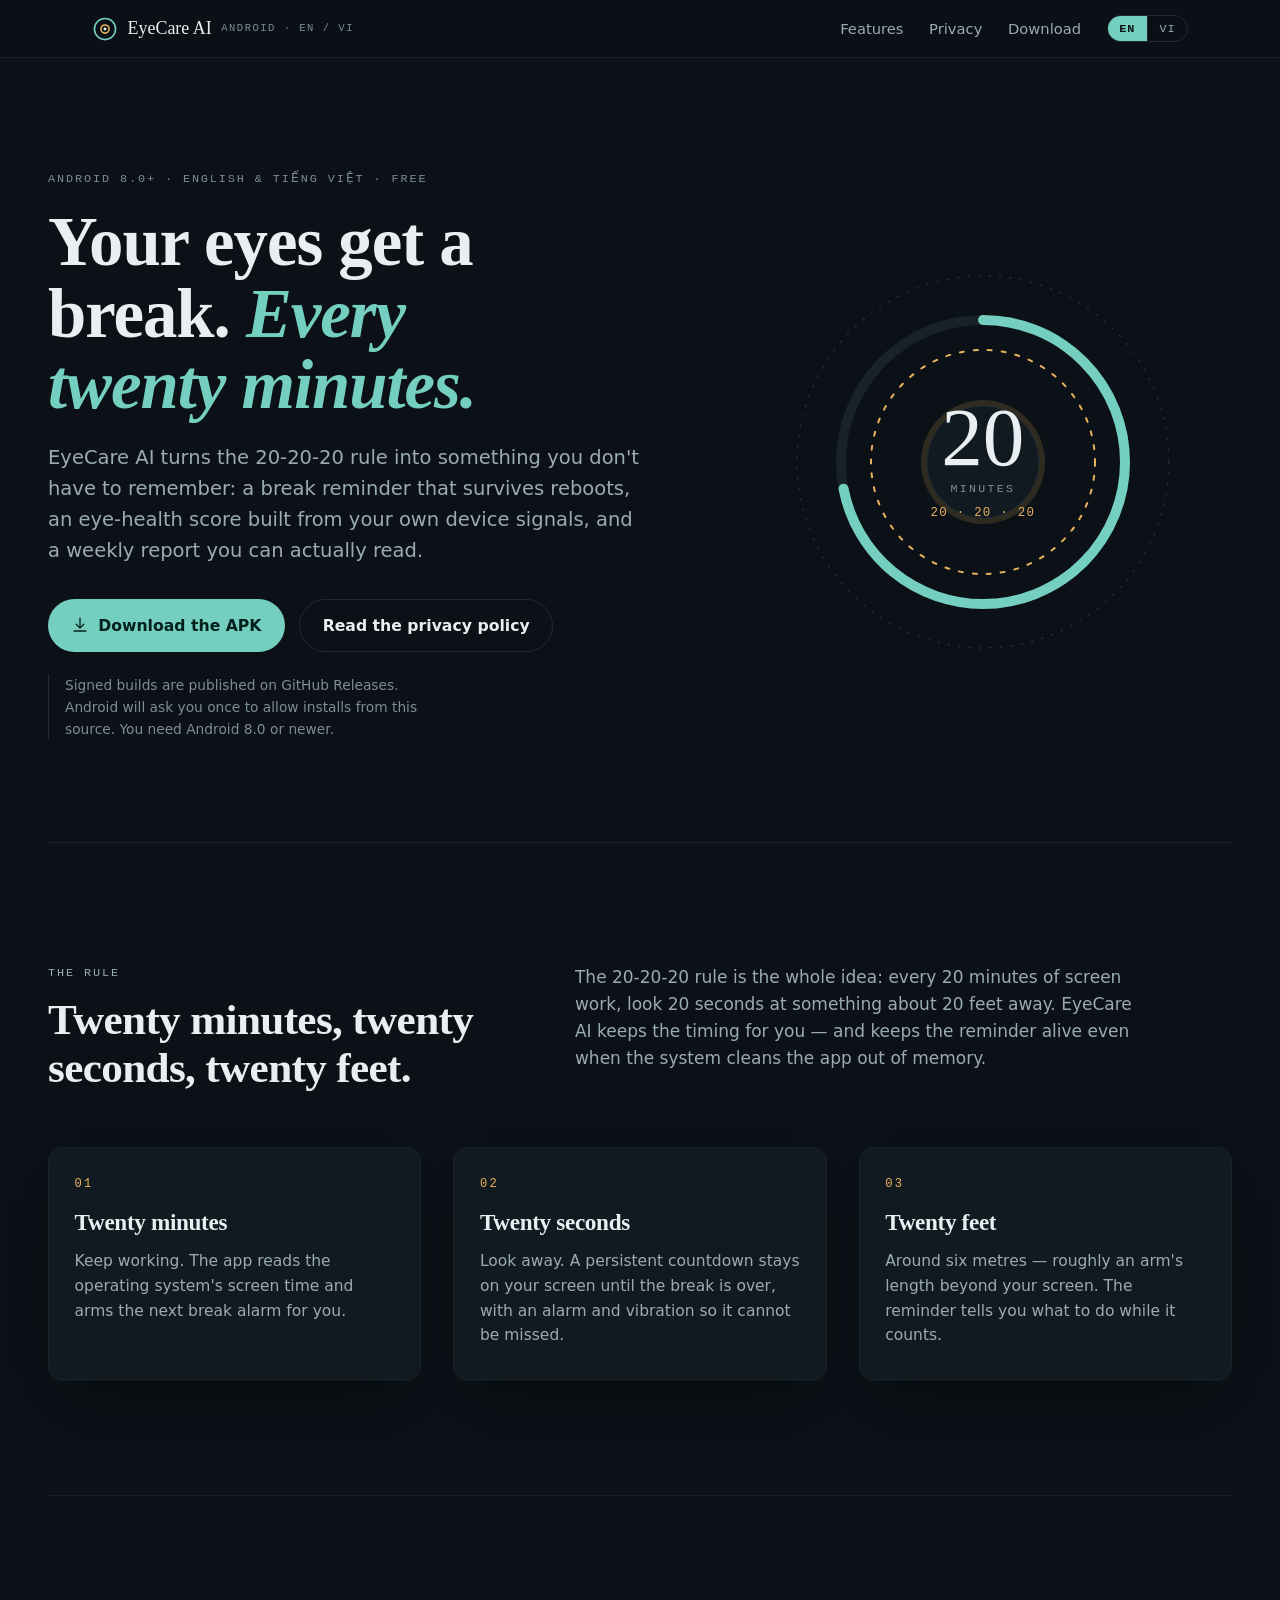
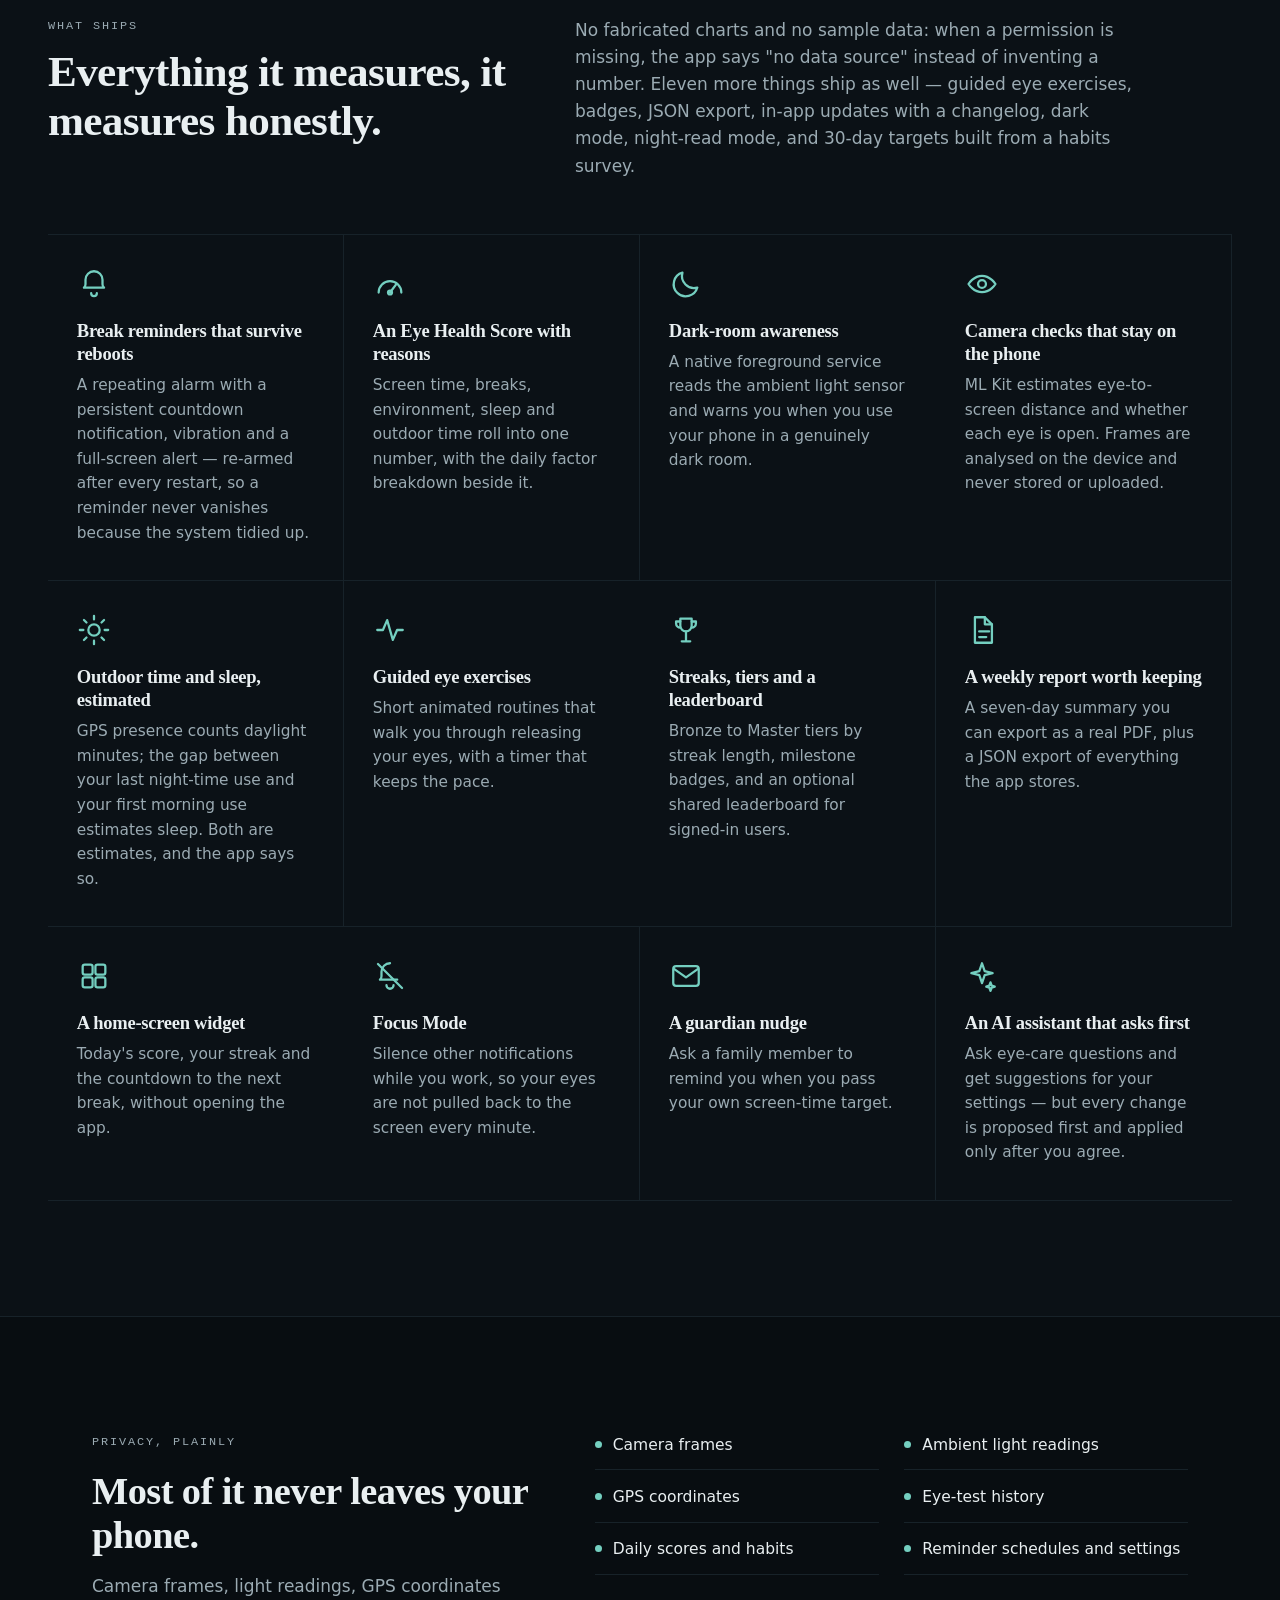
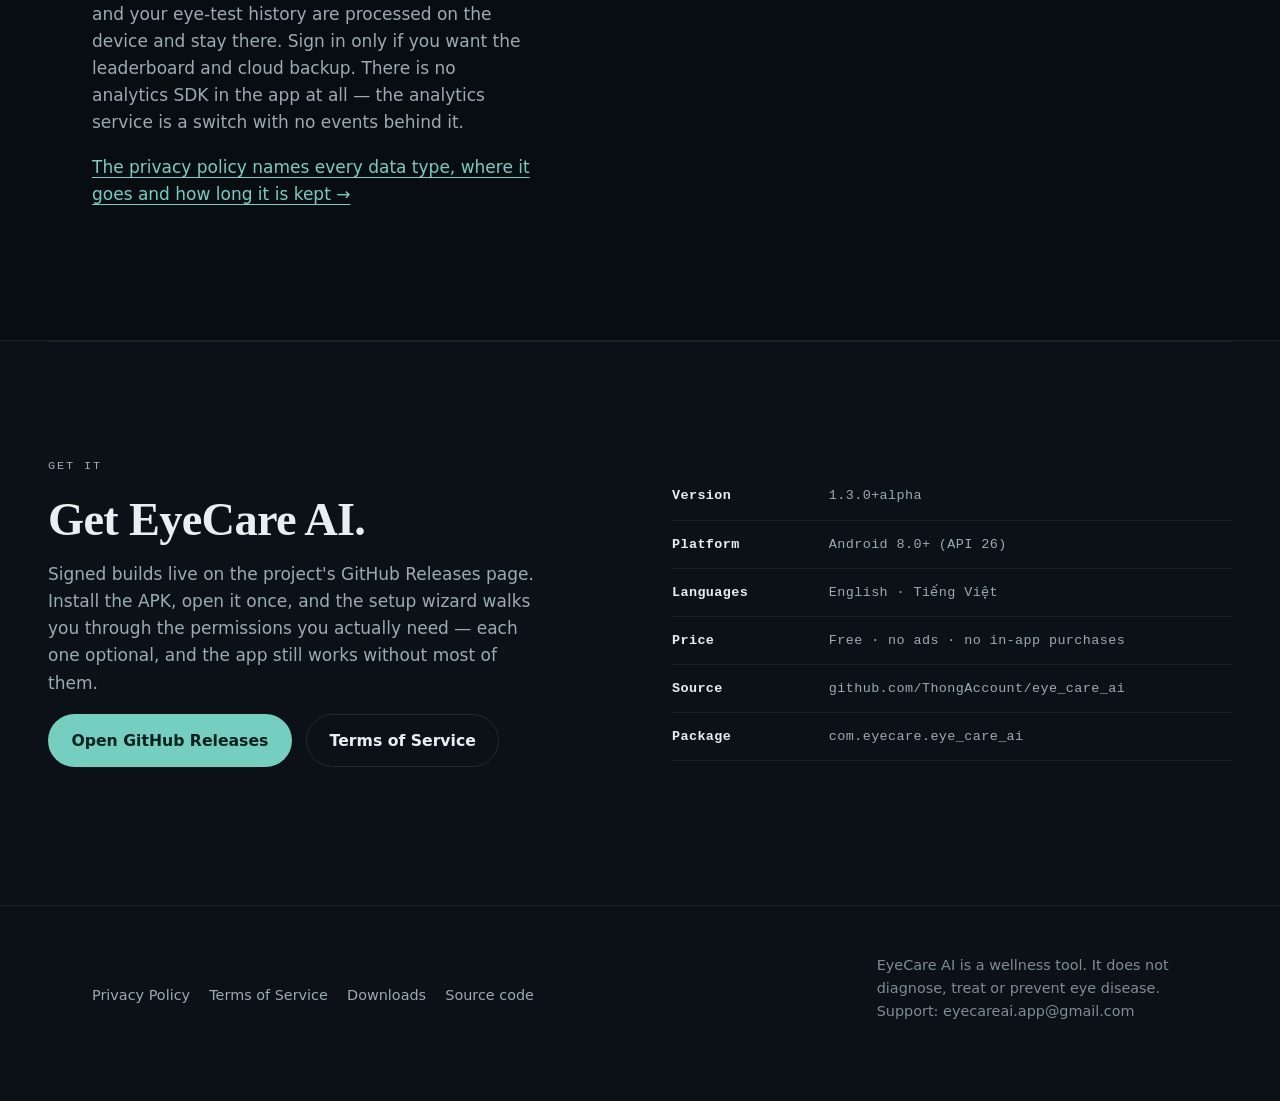
==== web/site/index.html @ b0525c67 "feat: add bilingual landing page" ====
<!DOCTYPE html>
<html lang="en">
<head>
<meta charset="utf-8">
<meta name="viewport" content="width=device-width, initial-scale=1">
<title>EyeCare AI — break reminders and an eye-health score for Android</title>
<meta name="description" content="EyeCare AI keeps the 20-20-20 rule for you: break reminders that survive reboots, an honest eye-health score, an on-device eye test, weekly PDF reports, streaks and a bilingual English / Tiếng Việt experience.">
<meta property="og:title" content="EyeCare AI — your eyes get a break, every twenty minutes">
<meta property="og:description" content="Break reminders, an eye-health score and an on-device eye test for Android. Free, no ads, English and Tiếng Việt.">
<meta property="og:type" content="website">
<link rel="icon" href="../favicon.png">
<link rel="stylesheet" href="styles.css">
</head>
<body>
<a class="skip-link" href="#main">Skip to content</a>

<header class="masthead">
  <div class="shell">
    <a class="brand" href="index.html">
      <svg viewBox="0 0 32 32" aria-hidden="true" focusable="false">
        <circle cx="16" cy="16" r="13" fill="none" stroke="#74cfc0" stroke-width="2"/>
        <circle cx="16" cy="16" r="5" fill="none" stroke="#e9b25c" stroke-width="2"/>
        <circle cx="16" cy="16" r="1.8" fill="#e9eff1"/>
      </svg>
      <span>EyeCare AI</span>
      <span class="brand-sub" data-lang="en">Android · EN / VI</span>
      <span class="brand-sub" data-lang="vi" lang="vi" hidden>Android · VI / EN</span>
    </a>

    <nav aria-label="Primary">
      <a href="#features" data-lang="en">Features</a>
      <a href="#features" data-lang="vi" lang="vi" hidden>Tính năng</a>
      <a href="#privacy" class="optional" data-lang="en">Privacy</a>
      <a href="#privacy" class="optional" data-lang="vi" lang="vi" hidden>Quyền riêng tư</a>
      <a href="#download" data-lang="en">Download</a>
      <a href="#download" data-lang="vi" lang="vi" hidden>Tải về</a>
      <span class="lang-switch" role="group" aria-label="Language / Ngôn ngữ">
        <button type="button" data-lang-btn="en" aria-pressed="true">EN</button>
        <button type="button" data-lang-btn="vi" aria-pressed="false">VI</button>
      </span>
    </nav>
  </div>
</header>

<main id="main">
  <!-- ============================ HERO ============================ -->
  <section class="hero shell">
    <div>
      <p class="eyebrow" data-lang="en">Android 8.0+ · English & Tiếng Việt · Free</p>
      <p class="eyebrow" data-lang="vi" lang="vi" hidden>Android 8.0+ · Tiếng Anh & Tiếng Việt · Miễn phí</p>

      <h1>
        <span data-lang="en">Your eyes get a break. <span class="accent">Every twenty minutes.</span></span>
        <span data-lang="vi" lang="vi" hidden>Mắt bạn được nghỉ. <span class="accent">Cứ mỗi hai mươi phút.</span></span>
      </h1>

      <p class="lede" data-lang="en">
        EyeCare AI turns the 20-20-20 rule into something you don't have to remember: a break
        reminder that survives reboots, an eye-health score built from your own device signals,
        and a weekly report you can actually read.
      </p>
      <p class="lede" data-lang="vi" lang="vi" hidden>
        EyeCare AI biến quy tắc 20-20-20 thành thứ bạn không cần phải nhớ: lời nhắc nghỉ mắt
        vẫn còn hiệu lực sau khi máy khởi động lại, điểm sức khỏe mắt dựng từ dữ liệu chính
        chiếc điện thoại của bạn, và báo cáo tuần dễ đọc.
      </p>

      <div class="actions">
        <a class="btn btn-primary" href="https://github.com/ThongAccount/eye_care_ai/releases">
          <svg viewBox="0 0 24 24" fill="none" stroke="currentColor" stroke-width="1.8" stroke-linecap="round" stroke-linejoin="round" aria-hidden="true" focusable="false">
            <path d="M12 3v12"/><path d="M7 11l5 5 5-5"/><path d="M4 20h16"/>
          </svg>
          <span data-lang="en">Download the APK</span>
          <span data-lang="vi" lang="vi" hidden>Tải APK</span>
        </a>
        <a class="btn btn-ghost" href="../legal/privacy.html">
          <span data-lang="en">Read the privacy policy</span>
          <span data-lang="vi" lang="vi" hidden>Đọc chính sách quyền riêng tư</span>
        </a>
      </div>

      <p class="install-note" data-lang="en">
        Signed builds are published on GitHub Releases. Android will ask you once to allow
        installs from this source. You need Android 8.0 or newer.
      </p>
      <p class="install-note" data-lang="vi" lang="vi" hidden>
        Bản build có chữ ký được phát hành trên GitHub Releases. Android sẽ hỏi bạn một lần để
        cho phép cài đặt từ nguồn này. Yêu cầu Android 8.0 trở lên.
      </p>
    </div>

    <div class="dial" role="img"
         data-aria-en="The 20-20-20 rule: every 20 minutes, look 20 seconds at something about 20 feet away."
         data-aria-vi="Quy tắc 20-20-20: cứ mỗi 20 phút, hãy nhìn 20 giây vào một thứ cách bạn khoảng 20 feet.">
      <svg viewBox="0 0 400 400" aria-hidden="true" focusable="false">
        <circle class="dial-ring-outer" cx="200" cy="200" r="186"/>
        <circle class="dial-ring-track" cx="200" cy="200" r="142"/>
        <circle class="dial-ring-fill" cx="200" cy="200" r="142" stroke-dasharray="642 892"/>
        <circle class="dial-orbit" cx="200" cy="200" r="112"/>
        <circle class="dial-glow" cx="200" cy="200" r="62"/>
        <circle class="dial-core" cx="200" cy="200" r="56"/>
      </svg>
      <div class="dial-label">
        <span class="big">20</span>
        <span class="small" data-lang="en">minutes</span>
        <span class="small" data-lang="vi" lang="vi" hidden>phút</span>
        <span class="rule" data-lang="en">20 · 20 · 20</span>
        <span class="rule" data-lang="vi" lang="vi" hidden>20 · 20 · 20</span>
      </div>
    </div>
  </section>

  <!-- ============================ THE RULE ============================ -->
  <section class="section shell" aria-labelledby="rule-heading">
    <div class="section-head">
      <div>
        <p class="eyebrow" data-lang="en">The rule</p>
        <p class="eyebrow" data-lang="vi" lang="vi" hidden>Quy tắc</p>
        <h2 id="rule-heading" data-lang="en">Twenty minutes, twenty seconds, twenty feet.</h2>
        <h2 id="rule-heading-vi" data-lang="vi" lang="vi" hidden>Hai mươi phút, hai mươi giây, hai mươi feet.</h2>
      </div>
      <p data-lang="en">
        The 20-20-20 rule is the whole idea: every 20 minutes of screen work, look 20 seconds at
        something about 20 feet away. EyeCare AI keeps the timing for you — and keeps the reminder
        alive even when the system cleans the app out of memory.
      </p>
      <p data-lang="vi" lang="vi" hidden>
        Quy tắc 20-20-20 là toàn bộ ý tưởng: cứ mỗi 20 phút làm việc với màn hình, hãy nhìn 20
        giây vào một thứ cách bạn khoảng 20 feet. EyeCare AI giữ nhịp giờ thay bạn — và giữ lời
        nhắc sống ngay cả khi hệ thống dọn ứng dụng khỏi bộ nhớ.
      </p>
    </div>

    <div class="rule-grid">
      <article class="rule-card">
        <p class="num">01</p>
        <h3 data-lang="en">Twenty minutes</h3>
        <h3 data-lang="vi" lang="vi" hidden>Hai mươi phút</h3>
        <p data-lang="en">
          Keep working. The app reads the operating system's screen time and arms the next break
          alarm for you.
        </p>
        <p data-lang="vi" lang="vi" hidden>
          Cứ tiếp tục làm việc. Ứng dụng đọc thời gian màn hình từ hệ điều hành và tự hẹn lần
          nghỉ mắt tiếp theo.
        </p>
      </article>

      <article class="rule-card">
        <p class="num">02</p>
        <h3 data-lang="en">Twenty seconds</h3>
        <h3 data-lang="vi" lang="vi" hidden>Hai mươi giây</h3>
        <p data-lang="en">
          Look away. A persistent countdown stays on your screen until the break is over, with an
          alarm and vibration so it cannot be missed.
        </p>
        <p data-lang="vi" lang="vi" hidden>
          Hãy nhìn đi chỗ khác. Một bộ đếm ngược ghim trên màn hình chạy đến khi hết giờ nghỉ,
          kèm chuông và rung để không thể bỏ lỡ.
        </p>
      </article>

      <article class="rule-card">
        <p class="num">03</p>
        <h3 data-lang="en">Twenty feet</h3>
        <h3 data-lang="vi" lang="vi" hidden>Hai mươi feet</h3>
        <p data-lang="en">
          Around six metres — roughly an arm's length beyond your screen. The reminder tells you
          what to do while it counts.
        </p>
        <p data-lang="vi" lang="vi" hidden>
          Khoảng sáu mét — đại khái một cánh tay vượt ra ngoài màn hình. Lời nhắc nói cho bạn biết
          cần làm gì trong lúc đếm.
        </p>
      </article>
    </div>
  </section>

  <!-- ============================ FEATURES ============================ -->
  <section class="section shell" id="features" aria-labelledby="features-heading">
    <div class="section-head">
      <div>
        <p class="eyebrow" data-lang="en">What ships</p>
        <p class="eyebrow" data-lang="vi" lang="vi" hidden>Có sẵn trong app</p>
        <h2 id="features-heading" data-lang="en">Everything it measures, it measures honestly.</h2>
        <h2 id="features-heading-vi" data-lang="vi" lang="vi" hidden>Điều nó đo đều được đo trung thực.</h2>
      </div>
      <p data-lang="en">
        No fabricated charts and no sample data: when a permission is missing, the app says "no
        data source" instead of inventing a number. Eleven more things ship as well — guided eye
        exercises, badges, JSON export, in-app updates with a changelog, dark mode, night-read
        mode, and 30-day targets built from a habits survey.
      </p>
      <p data-lang="vi" lang="vi" hidden>
        Không biểu đồ bịa, không số liệu mẫu: khi thiếu quyền, ứng dụng ghi rõ “chưa có nguồn dữ
        liệu” thay vì bịa một con số. Mười một tính năng nữa cũng có mặt — bài tập thư giãn mắt có
        hướng dẫn, huy hiệu, xuất JSON, cập nhật trong app kèm changelog, chế độ tối, chế độ đọc
        ban đêm, và mục tiêu 30 ngày sinh ra từ khảo sát thói quen.
      </p>
    </div>

    <div class="feature-grid">
      <article class="feature">
        <svg class="feature-icon" viewBox="0 0 24 24" fill="none" stroke="currentColor" stroke-width="1.6" stroke-linecap="round" stroke-linejoin="round" aria-hidden="true" focusable="false">
          <path d="M12 3a6 6 0 0 0-6 6v3.2c0 .9-.4 1.8-1.1 2.4h14.2c-.7-.6-1.1-1.5-1.1-2.4V9a6 6 0 0 0-6-6z"/><path d="M10 18.5a2 2 0 0 0 4 0"/>
        </svg>
        <h3 data-lang="en">Break reminders that survive reboots</h3>
        <h3 data-lang="vi" lang="vi" hidden>Nhắc nghỉ mắt sống dai sau khi khởi động lại</h3>
        <p data-lang="en">
          A repeating alarm with a persistent countdown notification, vibration and a full-screen
          alert — re-armed after every restart, so a reminder never vanishes because the system
          tidied up.
        </p>
        <p data-lang="vi" lang="vi" hidden>
          Báo thức lặp lại kèm thông báo đếm ngược ghim, rung và cảnh báo toàn màn hình — được hẹn
          lại sau mỗi lần khởi động, nên lời nhắc không bao giờ biến mất vì hệ thống dọn dẹp.
        </p>
      </article>

      <article class="feature">
        <svg class="feature-icon" viewBox="0 0 24 24" fill="none" stroke="currentColor" stroke-width="1.6" stroke-linecap="round" stroke-linejoin="round" aria-hidden="true" focusable="false">
          <path d="M4 18a8 8 0 1 1 16 0"/><path d="M12 18l4.2-5.6"/><circle cx="12" cy="18" r="1.4"/>
        </svg>
        <h3 data-lang="en">An Eye Health Score with reasons</h3>
        <h3 data-lang="vi" lang="vi" hidden>Điểm sức khỏe mắt có lý do</h3>
        <p data-lang="en">
          Screen time, breaks, environment, sleep and outdoor time roll into one number, with the
          daily factor breakdown beside it.
        </p>
        <p data-lang="vi" lang="vi" hidden>
          Thời gian màn hình, lần nghỉ, môi trường, giấc ngủ và thời gian ngoài trời gộp thành một
          con số, kèm chi tiết từng yếu tố trong ngày.
        </p>
      </article>

      <article class="feature">
        <svg class="feature-icon" viewBox="0 0 24 24" fill="none" stroke="currentColor" stroke-width="1.6" stroke-linecap="round" stroke-linejoin="round" aria-hidden="true" focusable="false">
          <path d="M20 14.5A8.5 8.5 0 0 1 9.5 4a8.5 8.5 0 1 0 10.5 10.5z"/>
        </svg>
        <h3 data-lang="en">Dark-room awareness</h3>
        <h3 data-lang="vi" lang="vi" hidden>Cảnh báo dùng máy trong bóng tối</h3>
        <p data-lang="en">
          A native foreground service reads the ambient light sensor and warns you when you use
          your phone in a genuinely dark room.
        </p>
        <p data-lang="vi" lang="vi" hidden>
          Một dịch vụ nền gốc đọc cảm biến ánh sáng và cảnh báo khi bạn dùng máy trong phòng thực
          sự tối.
        </p>
      </article>

      <article class="feature">
        <svg class="feature-icon" viewBox="0 0 24 24" fill="none" stroke="currentColor" stroke-width="1.6" stroke-linecap="round" stroke-linejoin="round" aria-hidden="true" focusable="false">
          <path d="M2.5 12S6 6.2 12 6.2 21.5 12 21.5 12 18 17.8 12 17.8 2.5 12 2.5 12z"/><circle cx="12" cy="12" r="2.8"/>
        </svg>
        <h3 data-lang="en">Camera checks that stay on the phone</h3>
        <h3 data-lang="vi" lang="vi" hidden>Kiểm tra bằng camera, không rời máy</h3>
        <p data-lang="en">
          ML Kit estimates eye-to-screen distance and whether each eye is open. Frames are analysed
          on the device and never stored or uploaded.
        </p>
        <p data-lang="vi" lang="vi" hidden>
          ML Kit ước lượng khoảng cách mắt–màn hình và trạng thái mở mắt từng bên. Khung hình được
          phân tích ngay trên máy, không lưu, không tải lên.
        </p>
      </article>

      <article class="feature">
        <svg class="feature-icon" viewBox="0 0 24 24" fill="none" stroke="currentColor" stroke-width="1.6" stroke-linecap="round" stroke-linejoin="round" aria-hidden="true" focusable="false">
          <circle cx="12" cy="12" r="4"/><path d="M12 2v2.5M12 19.5V22M2 12h2.5M19.5 12H22M4.9 4.9l1.8 1.8M17.3 17.3l1.8 1.8M19.1 4.9l-1.8 1.8M6.7 17.3l-1.8 1.8"/>
        </svg>
        <h3 data-lang="en">Outdoor time and sleep, estimated</h3>
        <h3 data-lang="vi" lang="vi" hidden>Ngoài trời và giấc ngủ, ước lượng</h3>
        <p data-lang="en">
          GPS presence counts daylight minutes; the gap between your last night-time use and your
          first morning use estimates sleep. Both are estimates, and the app says so.
        </p>
        <p data-lang="vi" lang="vi" hidden>
          Tín hiệu GPS đếm số phút dưới ánh sáng ban ngày; khoảng cách giữa lần dùng cuối trước khi
          ngủ và lần đầu buổi sáng ước lượng giấc ngủ. Cả hai đều là ước lượng, và ứng dụng nói rõ
          điều đó.
        </p>
      </article>

      <article class="feature">
        <svg class="feature-icon" viewBox="0 0 24 24" fill="none" stroke="currentColor" stroke-width="1.6" stroke-linecap="round" stroke-linejoin="round" aria-hidden="true" focusable="false">
          <path d="M3 12h4l3-7 4 14 3-7h4"/>
        </svg>
        <h3 data-lang="en">Guided eye exercises</h3>
        <h3 data-lang="vi" lang="vi" hidden>Bài tập thư giãn mắt</h3>
        <p data-lang="en">
          Short animated routines that walk you through releasing your eyes, with a timer that keeps
          the pace.
        </p>
        <p data-lang="vi" lang="vi" hidden>
          Các bài tập ngắn có hướng dẫn động hoạt hình dẫn dắt bạn thả lỏng mắt, kèm bộ đếm giữ
          nhịp.
        </p>
      </article>

      <article class="feature">
        <svg class="feature-icon" viewBox="0 0 24 24" fill="none" stroke="currentColor" stroke-width="1.6" stroke-linecap="round" stroke-linejoin="round" aria-hidden="true" focusable="false">
          <path d="M8 4h8v5a4 4 0 0 1-8 0V4z"/><path d="M8 6H5v1.5A3 3 0 0 0 8 10.4M16 6h3v1.5a3 3 0 0 1-3 2.9"/><path d="M12 13v6M9 20h6"/>
        </svg>
        <h3 data-lang="en">Streaks, tiers and a leaderboard</h3>
        <h3 data-lang="vi" lang="vi" hidden>Chuỗi ngày, hạng bậc và bảng xếp hạng</h3>
        <p data-lang="en">
          Bronze to Master tiers by streak length, milestone badges, and an optional shared
          leaderboard for signed-in users.
        </p>
        <p data-lang="vi" lang="vi" hidden>
          Hạng từ Bronze đến Master theo độ dài chuỗi ngày, huy hiệu cột mốc, và bảng xếp hạng chia
          sẻ tùy chọn cho người đã đăng nhập.
        </p>
      </article>

      <article class="feature">
        <svg class="feature-icon" viewBox="0 0 24 24" fill="none" stroke="currentColor" stroke-width="1.6" stroke-linecap="round" stroke-linejoin="round" aria-hidden="true" focusable="false">
          <path d="M7 3h7l5 5v13H7z"/><path d="M14 3v5h5"/><path d="M10 13h7M10 17h5"/>
        </svg>
        <h3 data-lang="en">A weekly report worth keeping</h3>
        <h3 data-lang="vi" lang="vi" hidden>Báo cáo tuần đáng giữ lại</h3>
        <p data-lang="en">
          A seven-day summary you can export as a real PDF, plus a JSON export of everything the
          app stores.
        </p>
        <p data-lang="vi" lang="vi" hidden>
          Bản tóm tắt bảy ngày xuất được thành PDF thật, cùng bản xuất JSON toàn bộ dữ liệu ứng
          dụng lưu.
        </p>
      </article>

      <article class="feature">
        <svg class="feature-icon" viewBox="0 0 24 24" fill="none" stroke="currentColor" stroke-width="1.6" stroke-linecap="round" stroke-linejoin="round" aria-hidden="true" focusable="false">
          <rect x="4" y="4" width="7" height="7" rx="1.5"/><rect x="13" y="4" width="7" height="7" rx="1.5"/><rect x="4" y="13" width="7" height="7" rx="1.5"/><rect x="13" y="13" width="7" height="7" rx="1.5"/>
        </svg>
        <h3 data-lang="en">A home-screen widget</h3>
        <h3 data-lang="vi" lang="vi" hidden>Widget trên màn hình chính</h3>
        <p data-lang="en">
          Today's score, your streak and the countdown to the next break, without opening the app.
        </p>
        <p data-lang="vi" lang="vi" hidden>
          Điểm hôm nay, chuỗi ngày của bạn và đồng hồ đếm ngược tới lần nghỉ tiếp theo, không cần mở
          app.
        </p>
      </article>

      <article class="feature">
        <svg class="feature-icon" viewBox="0 0 24 24" fill="none" stroke="currentColor" stroke-width="1.6" stroke-linecap="round" stroke-linejoin="round" aria-hidden="true" focusable="false">
          <path d="M12 3a6 6 0 0 0-6 6v3.2c0 .9-.4 1.8-1.1 2.4h12.2"/><path d="M9.5 18.5a2.5 2.5 0 0 0 5 0"/><path d="M3.5 3.5l17 17"/>
        </svg>
        <h3 data-lang="en">Focus Mode</h3>
        <h3 data-lang="vi" lang="vi" hidden>Chế độ Tập trung</h3>
        <p data-lang="en">
          Silence other notifications while you work, so your eyes are not pulled back to the screen
          every minute.
        </p>
        <p data-lang="vi" lang="vi" hidden>
          Chặn thông báo ứng dụng khác khi bạn làm việc, để mắt không bị kéo lại màn hình mỗi phút.
        </p>
      </article>

      <article class="feature">
        <svg class="feature-icon" viewBox="0 0 24 24" fill="none" stroke="currentColor" stroke-width="1.6" stroke-linecap="round" stroke-linejoin="round" aria-hidden="true" focusable="false">
          <rect x="3" y="5" width="18" height="14" rx="2"/><path d="M3.5 7l8.5 6 8.5-6"/>
        </svg>
        <h3 data-lang="en">A guardian nudge</h3>
        <h3 data-lang="vi" lang="vi" hidden>Nhắc từ người bảo hộ</h3>
        <p data-lang="en">
          Ask a family member to remind you when you pass your own screen-time target.
        </p>
        <p data-lang="vi" lang="vi" hidden>
          Nhờ người thân nhắc bạn khi bạn vượt quá mục tiêu thời gian màn hình do chính bạn đặt.
        </p>
      </article>

      <article class="feature">
        <svg class="feature-icon" viewBox="0 0 24 24" fill="none" stroke="currentColor" stroke-width="1.6" stroke-linecap="round" stroke-linejoin="round" aria-hidden="true" focusable="false">
          <path d="M12 3l1.9 5.6L19.5 10l-5.6 1.4L12 17l-1.9-5.6L4.5 10l5.6-1.4z"/><path d="M18 16.5l.8 2.2 2.2.8-2.2.8-.8 2.2-.8-2.2-2.2-.8 2.2-.8z"/>
        </svg>
        <h3 data-lang="en">An AI assistant that asks first</h3>
        <h3 data-lang="vi" lang="vi" hidden>Trợ lý AI hỏi trước khi làm</h3>
        <p data-lang="en">
          Ask eye-care questions and get suggestions for your settings — but every change is
          proposed first and applied only after you agree.
        </p>
        <p data-lang="vi" lang="vi" hidden>
          Hỏi các câu về sức khỏe mắt và nhận gợi ý cho cài đặt của bạn — nhưng mọi thay đổi đều
          được đề xuất trước và chỉ áp dụng khi bạn đồng ý.
        </p>
      </article>
    </div>
  </section>

  <!-- ============================ PRIVACY BAND ============================ -->
  <section class="band" id="privacy" aria-labelledby="privacy-heading">
    <div class="shell band-grid">
      <div>
        <p class="eyebrow" data-lang="en">Privacy, plainly</p>
        <p class="eyebrow" data-lang="vi" lang="vi" hidden>Quyền riêng tư, nói thẳng</p>
        <h2 id="privacy-heading" data-lang="en">Most of it never leaves your phone.</h2>
        <h2 id="privacy-heading-vi" data-lang="vi" lang="vi" hidden>Phần lớn dữ liệu không rời khỏi máy bạn.</h2>
        <p data-lang="en">
          Camera frames, light readings, GPS coordinates and your eye-test history are processed on
          the device and stay there. Sign in only if you want the leaderboard and cloud backup.
          There is no analytics SDK in the app at all — the analytics service is a switch with no
          events behind it.
        </p>
        <p data-lang="vi" lang="vi" hidden>
          Khung hình camera, dữ liệu ánh sáng, tọa độ GPS và lịch sử kiểm tra mắt của bạn được xử lý
          ngay trên máy và nằm lại đó. Chỉ đăng nhập khi bạn muốn dùng bảng xếp hạng và sao lưu đám
          mây. Ứng dụng không cài bất kỳ SDK phân tích nào — dịch vụ analytics chỉ là một công tắc mà
          chưa có sự kiện nào chạy qua.
        </p>
        <p>
          <a href="../legal/privacy.html" data-lang="en">The privacy policy names every data type, where it goes and how long it is kept →</a>
          <a href="../legal/privacy.html" data-lang="vi" lang="vi" hidden>Chính sách quyền riêng tư nêu rõ từng loại dữ liệu, đi đâu và giữ bao lâu →</a>
        </p>
      </div>

      <ul class="stay-list">
        <li data-lang="en">Camera frames</li>
        <li data-lang="vi" lang="vi" hidden>Khung hình camera</li>
        <li data-lang="en">Ambient light readings</li>
        <li data-lang="vi" lang="vi" hidden>Dữ liệu ánh sáng môi trường</li>
        <li data-lang="en">GPS coordinates</li>
        <li data-lang="vi" lang="vi" hidden>Tọa độ GPS</li>
        <li data-lang="en">Eye-test history</li>
        <li data-lang="vi" lang="vi" hidden>Lịch sử kiểm tra mắt</li>
        <li data-lang="en">Daily scores and habits</li>
        <li data-lang="vi" lang="vi" hidden>Điểm số và thói quen hằng ngày</li>
        <li data-lang="en">Reminder schedules and settings</li>
        <li data-lang="vi" lang="vi" hidden>Lịch nhắc và cài đặt</li>
      </ul>
    </div>
  </section>

  <!-- ============================ DOWNLOAD ============================ -->
  <section class="section shell" id="download" aria-labelledby="download-heading">
    <div class="download">
      <div>
        <p class="eyebrow" data-lang="en">Get it</p>
        <p class="eyebrow" data-lang="vi" lang="vi" hidden>Tải về</p>
        <h2 id="download-heading" data-lang="en">Get EyeCare AI.</h2>
        <h2 id="download-heading-vi" data-lang="vi" lang="vi" hidden>Tải EyeCare AI.</h2>
        <p data-lang="en">
          Signed builds live on the project's GitHub Releases page. Install the APK, open it once,
          and the setup wizard walks you through the permissions you actually need — each one
          optional, and the app still works without most of them.
        </p>
        <p data-lang="vi" lang="vi" hidden>
          Bản build có chữ ký nằm trên trang GitHub Releases của dự án. Cài APK, mở lần đầu, và trình
          hướng dẫn sẽ đưa bạn qua đúng những quyền bạn thật sự cần — mỗi quyền đều tùy chọn, và
          ứng dụng vẫn chạy được khi thiếu phần lớn trong số đó.
        </p>
        <div class="actions">
          <a class="btn btn-primary" href="https://github.com/ThongAccount/eye_care_ai/releases">
            <span data-lang="en">Open GitHub Releases</span>
            <span data-lang="vi" lang="vi" hidden>Mở GitHub Releases</span>
          </a>
          <a class="btn btn-ghost" href="../legal/terms.html">
            <span data-lang="en">Terms of Service</span>
            <span data-lang="vi" lang="vi" hidden>Điều khoản sử dụng</span>
          </a>
        </div>
      </div>

      <ul class="facts">
        <li><strong data-lang="en">Version</strong><strong data-lang="vi" lang="vi" hidden>Phiên bản</strong><span>1.3.0+alpha</span></li>
        <li><strong data-lang="en">Platform</strong><strong data-lang="vi" lang="vi" hidden>Nền tảng</strong><span>Android 8.0+ (API 26)</span></li>
        <li><strong data-lang="en">Languages</strong><strong data-lang="vi" lang="vi" hidden>Ngôn ngữ</strong><span>English · Tiếng Việt</span></li>
        <li><strong data-lang="en">Price</strong><strong data-lang="vi" lang="vi" hidden>Giá</strong><span data-lang="en">Free · no ads · no in-app purchases</span><span data-lang="vi" lang="vi" hidden>Miễn phí · không quảng cáo · không mua trong app</span></li>
        <li><strong data-lang="en">Source</strong><strong data-lang="vi" lang="vi" hidden>Mã nguồn</strong><span>github.com/ThongAccount/eye_care_ai</span></li>
        <li><strong data-lang="en">Package</strong><strong data-lang="vi" lang="vi" hidden>Gói</strong><span>com.eyecare.eye_care_ai</span></li>
      </ul>
    </div>
  </section>
</main>

<footer class="site-foot">
  <div class="shell">
    <nav aria-label="Footer">
      <a href="../legal/privacy.html" data-lang="en">Privacy Policy</a>
      <a href="../legal/privacy.html" data-lang="vi" lang="vi" hidden>Chính sách quyền riêng tư</a>
      <a href="../legal/terms.html" data-lang="en">Terms of Service</a>
      <a href="../legal/terms.html" data-lang="vi" lang="vi" hidden>Điều khoản sử dụng</a>
      <a href="https://github.com/ThongAccount/eye_care_ai/releases" data-lang="en">Downloads</a>
      <a href="https://github.com/ThongAccount/eye_care_ai/releases" data-lang="vi" lang="vi" hidden>Tải về</a>
      <a href="https://github.com/ThongAccount/eye_care_ai" data-lang="en">Source code</a>
      <a href="https://github.com/ThongAccount/eye_care_ai" data-lang="vi" lang="vi" hidden>Mã nguồn</a>
    </nav>
    <p class="legal-note" data-lang="en">
      EyeCare AI is a wellness tool. It does not diagnose, treat or prevent eye disease.
      Support: eyecareai.app@gmail.com
    </p>
    <p class="legal-note" data-lang="vi" lang="vi" hidden>
      EyeCare AI là công cụ chăm sóc sức khỏe. Ứng dụng không chẩn đoán, không điều trị và không ngăn
      ngừa bệnh về mắt. Hỗ trợ: eyecareai.app@gmail.com
    </p>
  </div>
</footer>

<script>
  (function () {
    var root = document.documentElement;

    function apply(lang) {
      var blocks = document.querySelectorAll('[data-lang]');
      for (var i = 0; i < blocks.length; i++) {
        blocks[i].hidden = blocks[i].getAttribute('data-lang') !== lang;
      }
      var buttons = document.querySelectorAll('[data-lang-btn]');
      for (var j = 0; j < buttons.length; j++) {
        buttons[j].setAttribute('aria-pressed', buttons[j].getAttribute('data-lang-btn') === lang ? 'true' : 'false');
      }
      var labelled = document.querySelectorAll('[data-aria-en]');
      for (var m = 0; m < labelled.length; m++) {
        labelled[m].setAttribute('aria-label', labelled[m].getAttribute(lang === 'vi' ? 'data-aria-vi' : 'data-aria-en'));
      }
      root.setAttribute('lang', lang);
    }

    var buttons = document.querySelectorAll('[data-lang-btn]');
    for (var k = 0; k < buttons.length; k++) {
      buttons[k].addEventListener('click', function (event) {
        apply(event.currentTarget.getAttribute('data-lang-btn'));
      });
    }

    var preferred = (navigator.language || 'en').toLowerCase().indexOf('vi') === 0 ? 'vi' : 'en';
    apply(preferred);
  })();
</script>
</body>
</html>
---- web/site/styles.css ----
/* ==========================================================================
   EyeCare AI — landing page styles
   Direction: "dim room". A single dark theme, on purpose: the product is
   about reducing screen strain, and a glaring white page would argue
   against it. One accent (seafoam) for the app's own voice, one warm lamp
   amber for the break moment. No webfonts, no CDN, no build step.
   ========================================================================== */

:root {
  --night: #0b1116;
  --night-raised: #111a20;
  --night-deep: #080d11;
  --line: #1f2c34;
  --line-soft: #172229;
  --paper: #e9eff1;
  --muted: #9babb3;
  --muted-dim: #7d8d95;
  --seafoam: #74cfc0;
  --seafoam-deep: #2f7d73;
  --lamp: #e9b25c;
  --shadow: 0 1px 0 rgba(255, 255, 255, 0.03), 0 24px 48px -32px rgba(0, 0, 0, 0.9);

  --shell: 74rem;
  --measure: 62ch;

  --font-display: "Iowan Old Style", "Palatino Linotype", Palatino, Georgia, "Times New Roman", serif;
  --font-body: system-ui, -apple-system, "Segoe UI", Roboto, "Helvetica Neue", Arial, sans-serif;
  --font-mono: ui-monospace, SFMono-Regular, Menlo, Consolas, "Liberation Mono", monospace;

  --step: clamp(4rem, 9vw, 7.5rem);
}

*, *::before, *::after { box-sizing: border-box; }

[hidden] { display: none !important; }

html { scroll-behavior: smooth; }

body {
  margin: 0;
  background: var(--night);
  color: var(--paper);
  font-family: var(--font-body);
  font-size: 17px;
  line-height: 1.6;
  color-scheme: dark;
  -webkit-text-size-adjust: 100%;
  overflow-x: hidden;
}

/* The room light: a single soft glow behind the fold. */
body::before {
  content: "";
  position: fixed;
  inset: -30vh -20vw auto -20vw;
  height: 80vh;
  background: radial-gradient(60% 60% at 50% 0%, rgba(116, 207, 192, 0.13), transparent 70%);
  pointer-events: none;
  z-index: 0;
}

h1, h2, h3 { font-family: var(--font-display); font-weight: 600; letter-spacing: -0.015em; }
p { margin: 0 0 1em; }
a { color: var(--seafoam); text-underline-offset: 4px; }
a:hover { color: #a2e4d9; }

:focus-visible {
  outline: 3px solid var(--lamp);
  outline-offset: 3px;
  border-radius: 4px;
}

.shell {
  max-width: var(--shell);
  margin: 0 auto;
  padding: 0 clamp(1.25rem, 4vw, 2.75rem);
  position: relative;
  z-index: 1;
}

.skip-link {
  position: absolute;
  left: -9999px;
  top: 0;
  background: var(--seafoam);
  color: var(--night);
  padding: 12px 18px;
  font-weight: 600;
  z-index: 20;
  border-radius: 0 0 6px 0;
}
.skip-link:focus { left: 0; }

.eyebrow {
  font-family: var(--font-mono);
  font-size: 0.74rem;
  letter-spacing: 0.16em;
  text-transform: uppercase;
  color: var(--muted-dim);
  margin: 0 0 1.1rem;
}

/* ---------- Masthead ---------- */

.masthead {
  position: sticky;
  top: 0;
  z-index: 10;
  background: rgba(11, 17, 22, 0.86);
  backdrop-filter: blur(10px);
  border-bottom: 1px solid var(--line-soft);
}

.masthead .shell {
  display: flex;
  align-items: center;
  gap: 1.5rem;
  padding-top: 0.9rem;
  padding-bottom: 0.9rem;
}

.brand {
  display: inline-flex;
  align-items: center;
  gap: 0.6rem;
  font-family: var(--font-display);
  font-size: 1.12rem;
  color: var(--paper);
  text-decoration: none;
  margin-right: auto;
}
.brand svg { width: 26px; height: 26px; display: block; }
.brand .brand-sub {
  font-family: var(--font-mono);
  font-size: 0.66rem;
  letter-spacing: 0.14em;
  text-transform: uppercase;
  color: var(--muted-dim);
}

.masthead nav {
  display: flex;
  align-items: center;
  gap: clamp(0.9rem, 2vw, 1.8rem);
  font-size: 0.92rem;
}
.masthead nav a { color: var(--muted); text-decoration: none; }
.masthead nav a:hover { color: var(--paper); }

.lang-switch {
  display: inline-flex;
  border: 1px solid var(--line);
  border-radius: 999px;
  overflow: hidden;
}
.lang-switch button {
  appearance: none;
  border: 0;
  background: transparent;
  color: var(--muted);
  font-family: var(--font-mono);
  font-size: 0.74rem;
  letter-spacing: 0.08em;
  padding: 0.34rem 0.72rem;
  cursor: pointer;
}
.lang-switch button + button { border-left: 1px solid var(--line); }
.lang-switch button[aria-pressed="true"] {
  background: var(--seafoam);
  color: var(--night);
  font-weight: 700;
}
.lang-switch button:hover { color: var(--paper); }
.lang-switch button[aria-pressed="true"]:hover { color: var(--night); }

/* ---------- Hero ---------- */

.hero {
  padding: clamp(3.5rem, 9vw, 7rem) 0 clamp(3rem, 7vw, 5.5rem);
  display: grid;
  grid-template-columns: minmax(0, 1.1fr) minmax(0, 0.9fr);
  gap: clamp(2.5rem, 6vw, 5rem);
  align-items: center;
}

.hero h1 {
  font-size: clamp(2.5rem, 6.2vw, 4.3rem);
  line-height: 1.04;
  margin: 0 0 1.25rem;
  max-width: 15ch;
}
.hero h1 .accent { color: var(--seafoam); font-style: italic; }

.hero .lede {
  font-size: clamp(1.05rem, 1.6vw, 1.22rem);
  color: var(--muted);
  max-width: 48ch;
  margin-bottom: 2rem;
}

.actions {
  display: flex;
  flex-wrap: wrap;
  gap: 0.9rem;
  margin-bottom: 1.4rem;
}

.btn {
  display: inline-flex;
  align-items: center;
  gap: 0.55rem;
  padding: 0.82rem 1.4rem;
  border-radius: 999px;
  font-size: 0.98rem;
  font-weight: 600;
  text-decoration: none;
  border: 1px solid transparent;
  transition: transform 140ms ease, background-color 140ms ease, border-color 140ms ease;
}
.btn svg { width: 18px; height: 18px; }
.btn-primary {
  background: var(--seafoam);
  color: #04211d;
}
.btn-primary:hover { background: #8fe0d2; color: #04211d; transform: translateY(-1px); }
.btn-ghost {
  border-color: var(--line);
  color: var(--paper);
  background: transparent;
}
.btn-ghost:hover { border-color: var(--seafoam-deep); color: var(--seafoam); transform: translateY(-1px); }

.install-note {
  font-size: 0.86rem;
  color: var(--muted-dim);
  max-width: 44ch;
  border-left: 1px solid var(--line);
  padding-left: 1rem;
}

/* The dial: the 20-20-20 rule as an object, not a decoration. */
.dial {
  width: min(100%, 25rem);
  margin-inline: auto;
  aspect-ratio: 1;
  position: relative;
}
.dial svg { width: 100%; height: 100%; display: block; overflow: visible; }
.dial-ring-outer {
  stroke: var(--line);
  stroke-width: 1.5;
  stroke-dasharray: 1.5 9;
  stroke-linecap: round;
  fill: none;
}
.dial-ring-track { stroke: var(--line-soft); stroke-width: 10; fill: none; }
.dial-ring-fill {
  stroke: var(--seafoam);
  stroke-width: 10;
  stroke-linecap: round;
  fill: none;
  transform: rotate(-90deg);
  transform-origin: 200px 200px;
}
.dial-orbit {
  stroke: var(--lamp);
  stroke-width: 2;
  stroke-linecap: round;
  fill: none;
  stroke-dasharray: 4 10;
  transform-origin: 200px 200px;
  animation: orbit 48s linear infinite;
}
.dial-core { fill: var(--night-raised); stroke: var(--line); stroke-width: 1; }
.dial-glow { fill: rgba(233, 178, 92, 0.16); }

.dial-label {
  position: absolute;
  inset: 0;
  display: grid;
  place-content: center;
  text-align: center;
  gap: 0.35rem;
}
.dial-label .big {
  font-family: var(--font-display);
  font-size: clamp(3.2rem, 9vw, 5.2rem);
  line-height: 0.9;
  color: var(--paper);
  font-variant-numeric: tabular-nums;
}
.dial-label .small {
  font-family: var(--font-mono);
  font-size: 0.72rem;
  letter-spacing: 0.2em;
  text-transform: uppercase;
  color: var(--muted-dim);
}
.dial-label .rule {
  font-family: var(--font-mono);
  font-size: 0.78rem;
  letter-spacing: 0.1em;
  color: var(--lamp);
}

@keyframes orbit { to { transform: rotate(360deg); } }

/* ---------- Sections ---------- */

.section { padding: var(--step) 0; border-top: 1px solid var(--line-soft); }
.section:first-of-type { border-top: 0; }

.section-head {
  display: grid;
  grid-template-columns: minmax(0, 0.42fr) minmax(0, 0.58fr);
  gap: clamp(1.5rem, 4vw, 3.5rem);
  align-items: start;
  margin-bottom: clamp(2.2rem, 5vw, 3.4rem);
}
.section-head h2 {
  font-size: clamp(1.8rem, 3.6vw, 2.7rem);
  line-height: 1.12;
  margin: 0;
}
.section-head p {
  color: var(--muted);
  max-width: 52ch;
  margin: 0.35rem 0 0;
}
.section-head .eyebrow { margin-bottom: 0.8rem; }

/* The rule — numbering here is honest: the rule has an order. */
.rule-grid {
  display: grid;
  grid-template-columns: repeat(auto-fit, minmax(15rem, 1fr));
  gap: clamp(1.2rem, 3vw, 2rem);
}
.rule-card {
  background: var(--night-raised);
  border: 1px solid var(--line-soft);
  border-radius: 14px;
  padding: 1.7rem 1.6rem 1.9rem;
  box-shadow: var(--shadow);
}
.rule-card .num {
  font-family: var(--font-mono);
  font-size: 0.76rem;
  letter-spacing: 0.18em;
  color: var(--lamp);
}
.rule-card h3 {
  font-size: 1.45rem;
  margin: 0.6rem 0 0.5rem;
}
.rule-card p { color: var(--muted); margin: 0; font-size: 0.97rem; }

/* Features */
.feature-grid {
  display: grid;
  grid-template-columns: repeat(auto-fit, minmax(17.5rem, 1fr));
  border-top: 1px solid var(--line-soft);
}
.feature {
  padding: 2rem 1.8rem 2.2rem;
  border-bottom: 1px solid var(--line-soft);
  border-right: 1px solid var(--line-soft);
}
.feature:nth-child(3n) { border-right: 0; }
.feature-icon {
  width: 34px;
  height: 34px;
  display: block;
  margin-bottom: 1.1rem;
  color: var(--seafoam);
}
.feature h3 {
  font-size: 1.16rem;
  margin: 0 0 0.5rem;
  line-height: 1.25;
}
.feature p {
  color: var(--muted);
  font-size: 0.96rem;
  margin: 0;
  max-width: 42ch;
}

/* Privacy band */
.band {
  background: var(--night-deep);
  border-top: 1px solid var(--line-soft);
  border-bottom: 1px solid var(--line-soft);
  padding: var(--step) 0;
}
.band-grid {
  display: grid;
  grid-template-columns: minmax(0, 0.85fr) minmax(0, 1.15fr);
  gap: clamp(2rem, 5vw, 4rem);
  align-items: start;
}
.band h2 {
  font-size: clamp(1.7rem, 3.4vw, 2.4rem);
  line-height: 1.15;
  margin: 0 0 1rem;
}
.band p { color: var(--muted); max-width: 46ch; }
.stay-list {
  list-style: none;
  margin: 0;
  padding: 0;
  display: grid;
  grid-template-columns: repeat(auto-fit, minmax(13rem, 1fr));
  gap: 0.9rem 1.6rem;
}
.stay-list li {
  display: flex;
  gap: 0.7rem;
  align-items: baseline;
  font-size: 0.97rem;
  color: var(--paper);
  border-bottom: 1px solid var(--line-soft);
  padding-bottom: 0.75rem;
}
.stay-list li::before {
  content: "";
  flex: 0 0 auto;
  width: 7px;
  height: 7px;
  border-radius: 50%;
  background: var(--seafoam);
  transform: translateY(-2px);
}

/* Download */
.download {
  display: grid;
  grid-template-columns: minmax(0, 1fr) minmax(0, 1fr);
  gap: clamp(2rem, 5vw, 4rem);
  align-items: center;
}
.download h2 {
  font-size: clamp(1.9rem, 4vw, 2.9rem);
  line-height: 1.1;
  margin: 0 0 1rem;
}
.download p { color: var(--muted); max-width: 46ch; }
.facts {
  list-style: none;
  margin: 0;
  padding: 0;
  display: grid;
  gap: 0.8rem;
}
.facts li {
  font-family: var(--font-mono);
  font-size: 0.84rem;
  color: var(--muted);
  letter-spacing: 0.03em;
  display: flex;
  gap: 0.8rem;
  border-bottom: 1px solid var(--line-soft);
  padding-bottom: 0.8rem;
}
.facts li strong { color: var(--paper); font-weight: 600; min-width: 9rem; }

/* ---------- Footer ---------- */

.site-foot {
  border-top: 1px solid var(--line-soft);
  padding: 3rem 0 4rem;
  color: var(--muted-dim);
  font-size: 0.9rem;
}
.site-foot .shell {
  display: flex;
  flex-wrap: wrap;
  gap: 1rem 2rem;
  align-items: center;
  justify-content: space-between;
}
.site-foot nav { display: flex; flex-wrap: wrap; gap: 1.2rem; }
.site-foot a { color: var(--muted); text-decoration: none; }
.site-foot a:hover { color: var(--paper); }
.site-foot .legal-note { max-width: 34ch; }

/* ---------- Responsive ---------- */

@media (max-width: 960px) {
  .hero, .band-grid, .download, .section-head { grid-template-columns: minmax(0, 1fr); }
  .dial { order: -1; width: min(74%, 20rem); }
  .feature:nth-child(3n) { border-right: 1px solid var(--line-soft); }
  .feature:nth-child(2n) { border-right: 0; }
}

@media (max-width: 640px) {
  body { font-size: 16px; }
  .masthead nav { gap: 0.9rem; }
  .masthead nav a.optional { display: none; }
  .brand .brand-sub { display: none; }
  .feature, .feature:nth-child(n) { border-right: 0; padding-inline: 0.2rem; }
  .facts li { flex-direction: column; gap: 0.2rem; }
  .facts li strong { min-width: 0; }
}

@media (prefers-reduced-motion: reduce) {
  html { scroll-behavior: auto; }
  .dial-orbit { animation: none; }
  .btn { transition: none; }
  .btn:hover { transform: none; }
}
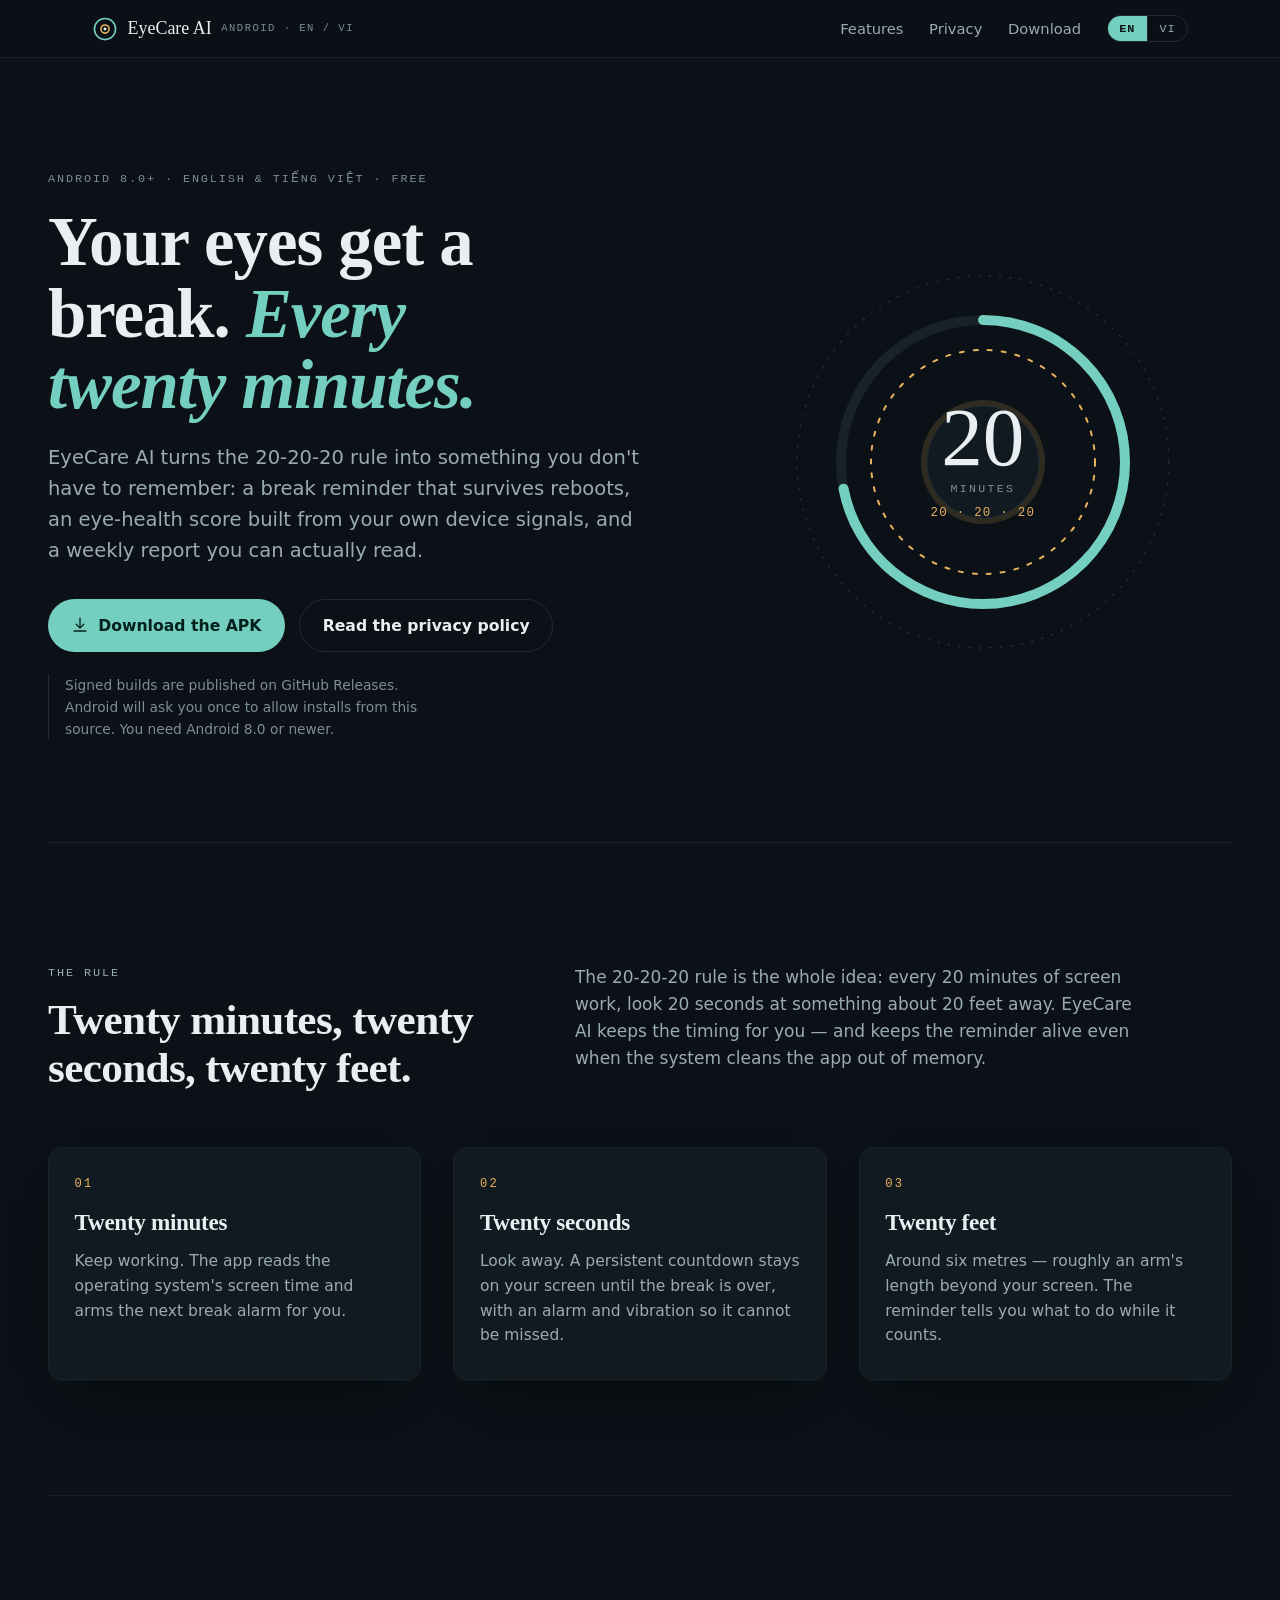
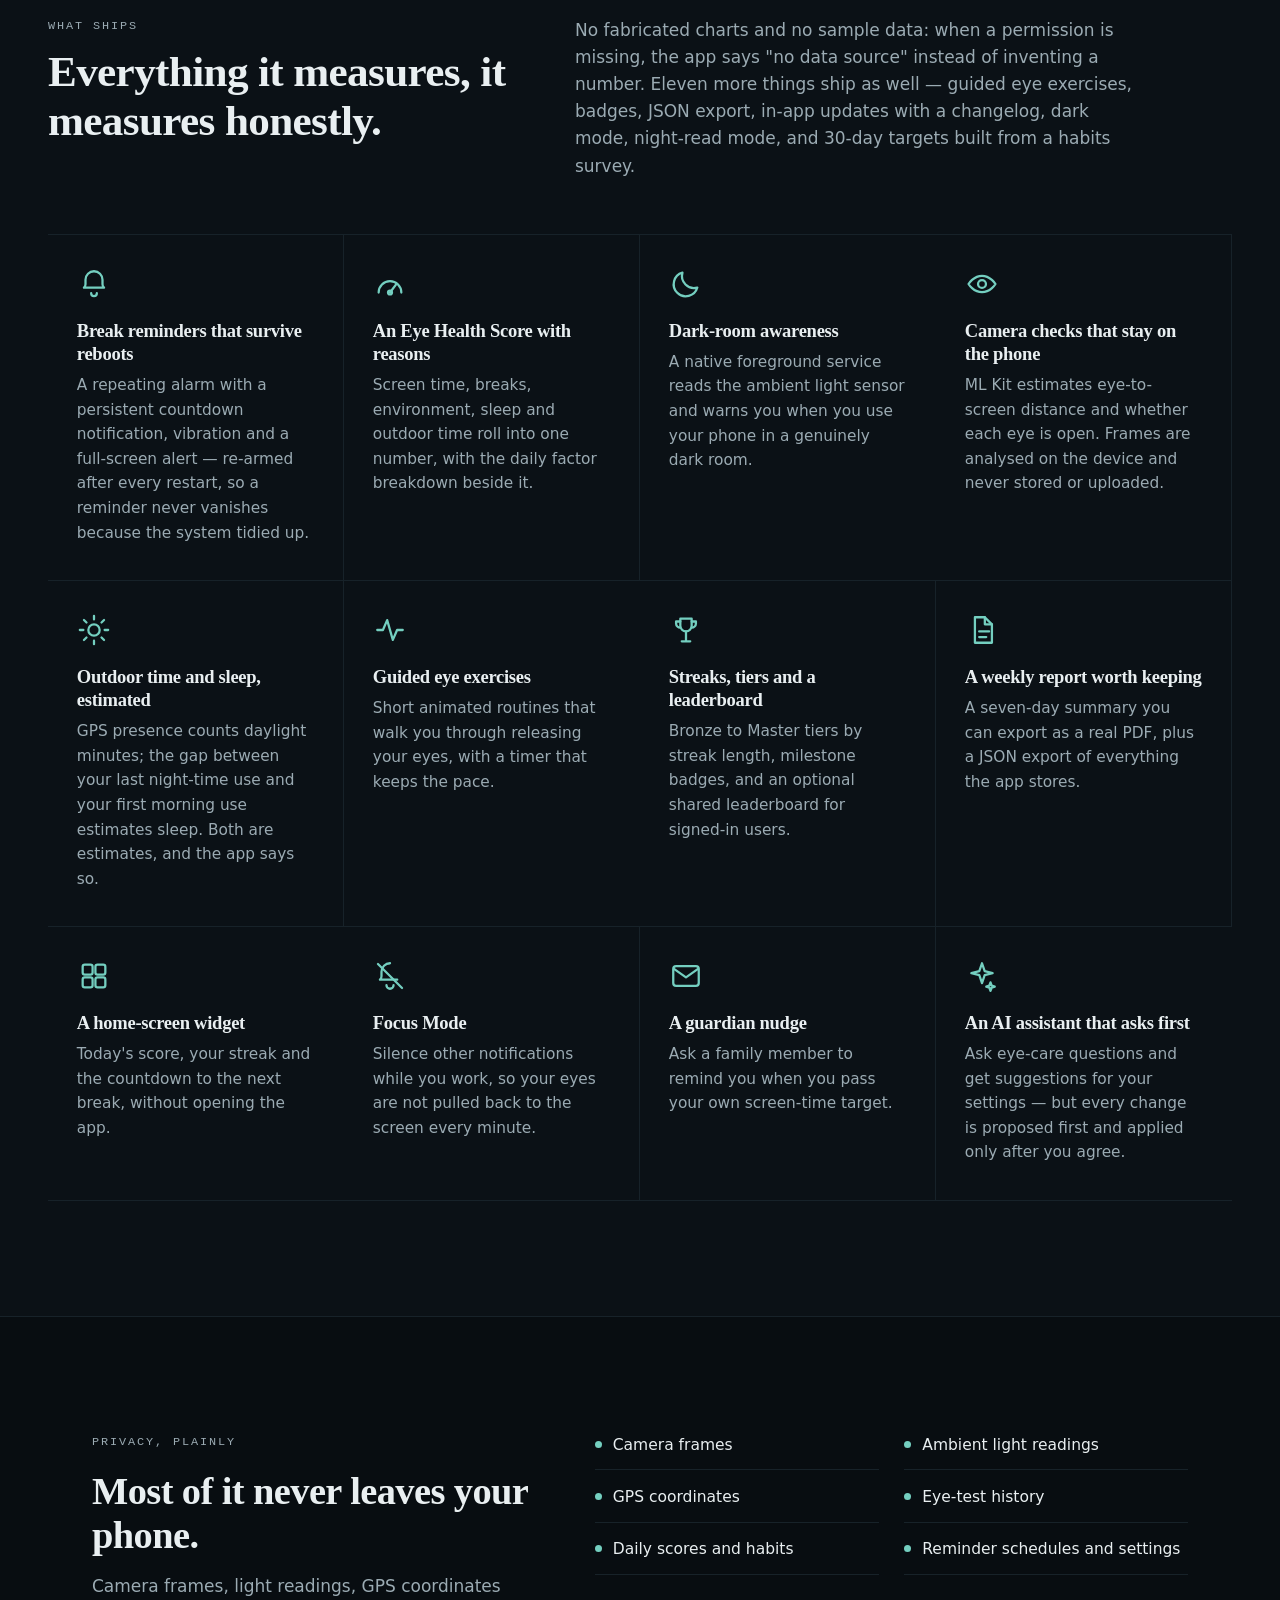
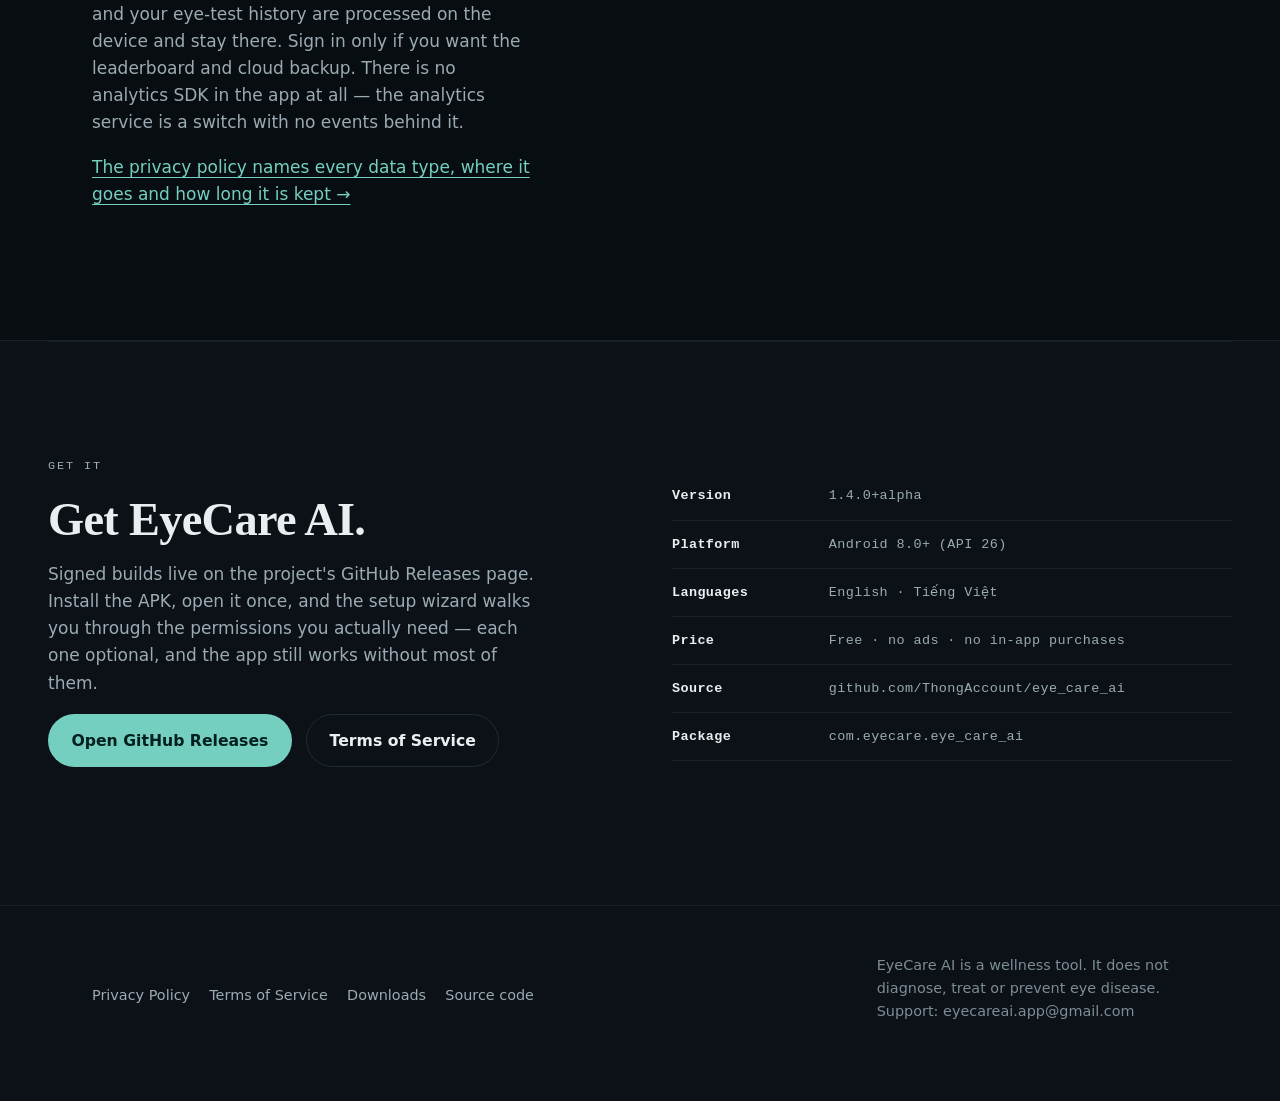
==== commit 83aa273c: "chore: bump version to 1.4.0+alpha and refresh listing pack facts The app was still labelled 1.3.0 e" ====
--- a/web/site/index.html
+++ b/web/site/index.html
@@ -466,7 +466,7 @@
       </div>
 
       <ul class="facts">
-        <li><strong data-lang="en">Version</strong><strong data-lang="vi" lang="vi" hidden>Phiên bản</strong><span>1.3.0+alpha</span></li>
+        <li><strong data-lang="en">Version</strong><strong data-lang="vi" lang="vi" hidden>Phiên bản</strong><span>1.4.0+alpha</span></li>
         <li><strong data-lang="en">Platform</strong><strong data-lang="vi" lang="vi" hidden>Nền tảng</strong><span>Android 8.0+ (API 26)</span></li>
         <li><strong data-lang="en">Languages</strong><strong data-lang="vi" lang="vi" hidden>Ngôn ngữ</strong><span>English · Tiếng Việt</span></li>
         <li><strong data-lang="en">Price</strong><strong data-lang="vi" lang="vi" hidden>Giá</strong><span data-lang="en">Free · no ads · no in-app purchases</span><span data-lang="vi" lang="vi" hidden>Miễn phí · không quảng cáo · không mua trong app</span></li>
